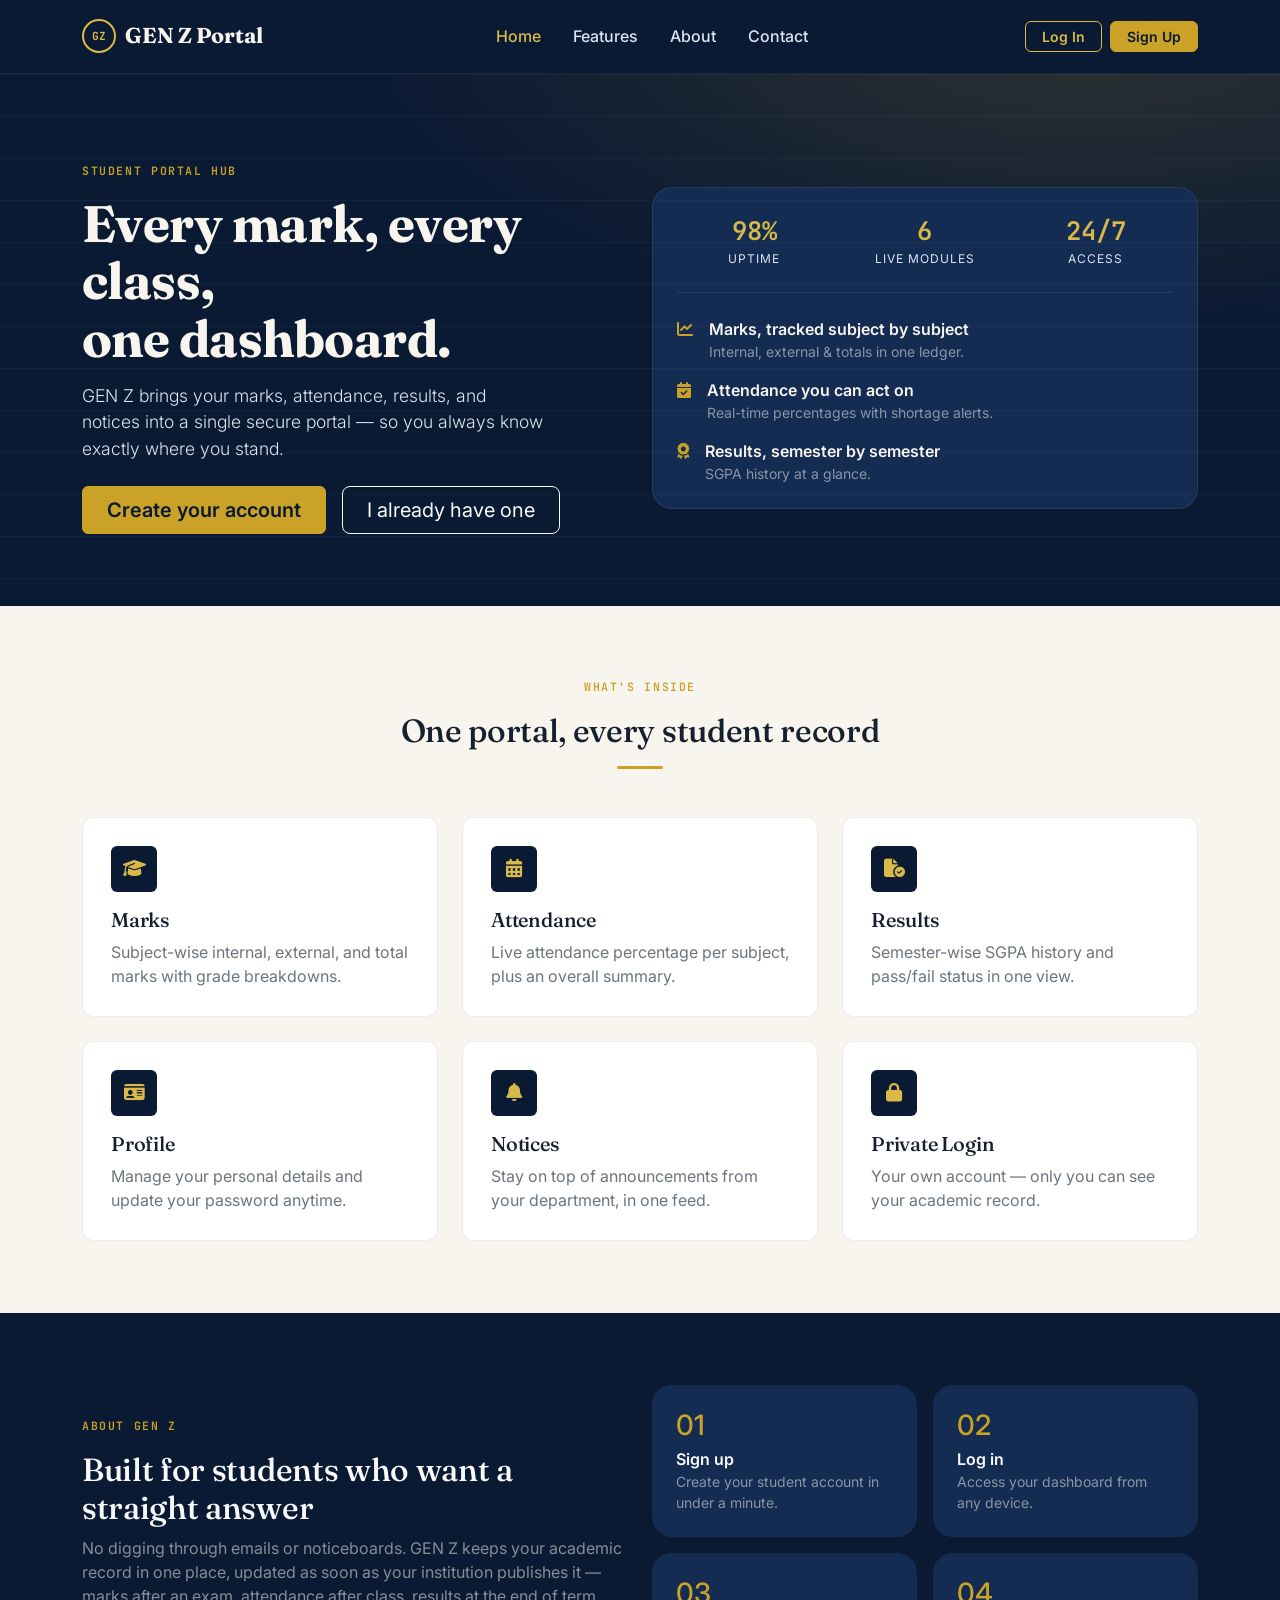
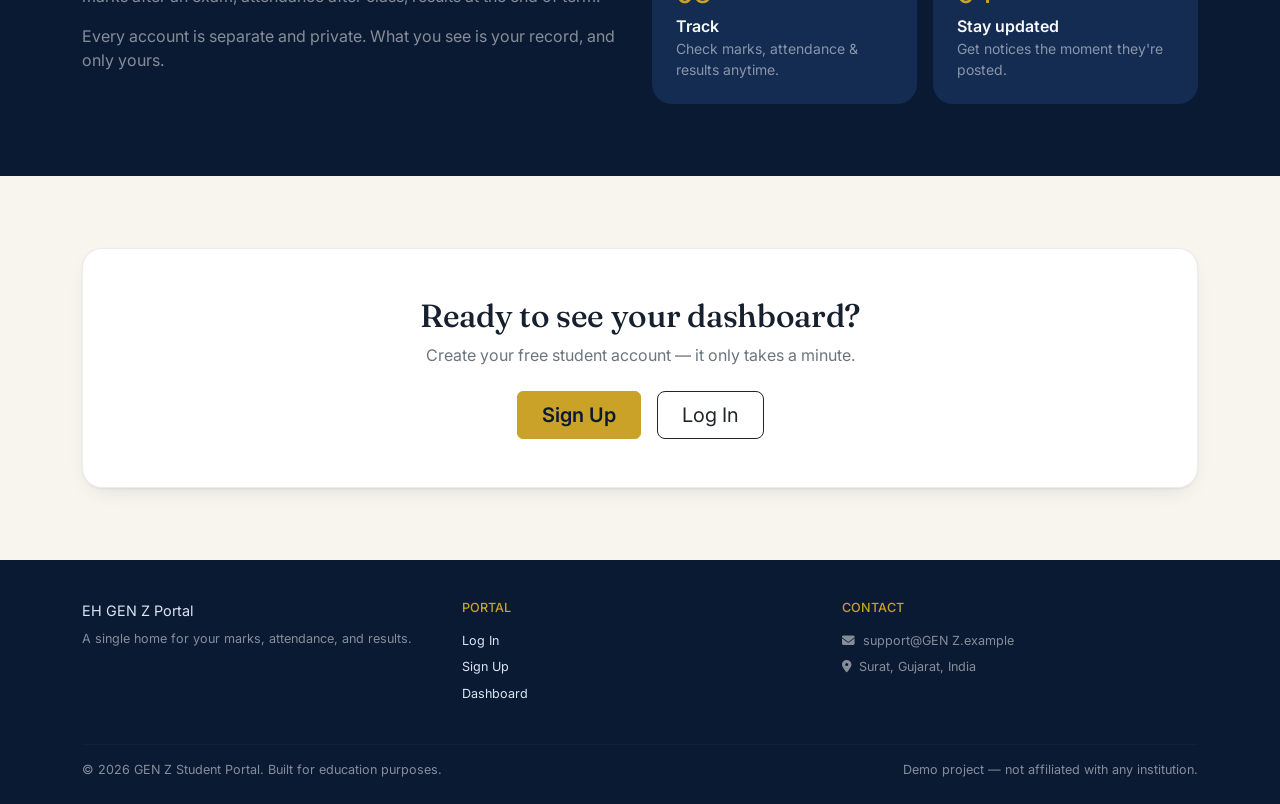
==== index.html @ 70afc3fa "cORRECTIONS" ====
<!DOCTYPE html>
<html lang="en">
<head>
<meta charset="UTF-8">
<meta name="viewport" content="width=device-width, initial-scale=1.0">
<title>GEN Z — Student Portal</title>
<link rel="preconnect" href="https://fonts.googleapis.com">
<link href="https://cdn.jsdelivr.net/npm/bootstrap@5.3.3/dist/css/bootstrap.min.css" rel="stylesheet">
<link rel="stylesheet" href="https://cdnjs.cloudflare.com/ajax/libs/font-awesome/6.5.2/css/all.min.css">
<link rel="stylesheet" href="css/style.css">
</head>
<body>

<!-- ============ NAVBAR ============ -->
<nav class="navbar navbar-expand-lg portal-navbar sticky-top">
  <div class="container">
    <a class="navbar-brand" href="index.html">
      <span class="seal">GZ</span> GEN Z Portal
    </a>
    <button class="navbar-toggler bg-light" type="button" data-bs-toggle="collapse" data-bs-target="#navMenu">
      <span class="navbar-toggler-icon"></span>
    </button>
    <div class="collapse navbar-collapse" id="navMenu">
      <ul class="navbar-nav mx-auto">
        <li class="nav-item"><a class="nav-link active" href="index.html">Home</a></li>
        <li class="nav-item"><a class="nav-link" href="#features">Features</a></li>
        <li class="nav-item"><a class="nav-link" href="#about">About</a></li>
        <li class="nav-item"><a class="nav-link" href="#contact">Contact</a></li>
      </ul>
      <div class="d-flex gap-2 mt-3 mt-lg-0">
        <a href="login.html" class="btn btn-outline-gold btn-sm px-3">Log In</a>
        <a href="signup.html" class="btn btn-gold btn-sm px-3">Sign Up</a>
      </div>
    </div>
  </div>
</nav>

<!-- ============ HERO ============ -->
<header class="hero">
  <div class="container position-relative">
    <div class="row align-items-center gy-5">
      <div class="col-lg-6">
        <p class="eyebrow mb-3">Student Portal Hub</p>
        <h1 class="mb-3">Every mark, every class,<br>one dashboard.</h1>
        <p class="lead mb-4">GEN Z brings your marks, attendance, results, and notices into a single secure portal — so you always know exactly where you stand.</p>
        <div class="d-flex flex-wrap gap-3">
          <a href="signup.html" class="btn btn-gold btn-lg px-4">Create your account</a>
          <a href="login.html" class="btn btn-outline-light btn-lg px-4">I already have one</a>
        </div>
      </div>
      <div class="col-lg-6">
        <div class="ledger-strip">
          <div class="row text-center g-3">
            <div class="col-4">
              <div class="stat-num">98%</div>
              <div class="stat-label">Uptime</div>
            </div>
            <div class="col-4">
              <div class="stat-num">6</div>
              <div class="stat-label">Live Modules</div>
            </div>
            <div class="col-4">
              <div class="stat-num">24/7</div>
              <div class="stat-label">Access</div>
            </div>
          </div>
          <hr class="border-secondary my-4">
          <div class="d-flex align-items-start gap-3 mb-3">
            <i class="fa-solid fa-chart-line text-gold mt-1"></i>
            <div>
              <div class="fw-semibold">Marks, tracked subject by subject</div>
              <div class="small text-white-50">Internal, external & totals in one ledger.</div>
            </div>
          </div>
          <div class="d-flex align-items-start gap-3 mb-3">
            <i class="fa-solid fa-calendar-check text-gold mt-1"></i>
            <div>
              <div class="fw-semibold">Attendance you can act on</div>
              <div class="small text-white-50">Real-time percentages with shortage alerts.</div>
            </div>
          </div>
          <div class="d-flex align-items-start gap-3">
            <i class="fa-solid fa-award text-gold mt-1"></i>
            <div>
              <div class="fw-semibold">Results, semester by semester</div>
              <div class="small text-white-50">SGPA history at a glance.</div>
            </div>
          </div>
        </div>
      </div>
    </div>
  </div>
</header>

<!-- ============ FEATURES ============ -->
<section class="section-pad" id="features">
  <div class="container">
    <div class="text-center mb-5">
      <p class="eyebrow">What's inside</p>
      <h2 class="display-font">One portal, every student record</h2>
      <div class="divider-gold mx-auto mt-3"></div>
    </div>
    <div class="row g-4">
      <div class="col-md-6 col-lg-4">
        <div class="feature-card">
          <div class="icon-chip"><i class="fa-solid fa-graduation-cap"></i></div>
          <h3 class="h5">Marks</h3>
          <p class="text-secondary mb-0">Subject-wise internal, external, and total marks with grade breakdowns.</p>
        </div>
      </div>
      <div class="col-md-6 col-lg-4">
        <div class="feature-card">
          <div class="icon-chip"><i class="fa-solid fa-calendar-days"></i></div>
          <h3 class="h5">Attendance</h3>
          <p class="text-secondary mb-0">Live attendance percentage per subject, plus an overall summary.</p>
        </div>
      </div>
      <div class="col-md-6 col-lg-4">
        <div class="feature-card">
          <div class="icon-chip"><i class="fa-solid fa-file-circle-check"></i></div>
          <h3 class="h5">Results</h3>
          <p class="text-secondary mb-0">Semester-wise SGPA history and pass/fail status in one view.</p>
        </div>
      </div>
      <div class="col-md-6 col-lg-4">
        <div class="feature-card">
          <div class="icon-chip"><i class="fa-solid fa-id-card"></i></div>
          <h3 class="h5">Profile</h3>
          <p class="text-secondary mb-0">Manage your personal details and update your password anytime.</p>
        </div>
      </div>
      <div class="col-md-6 col-lg-4">
        <div class="feature-card">
          <div class="icon-chip"><i class="fa-solid fa-bell"></i></div>
          <h3 class="h5">Notices</h3>
          <p class="text-secondary mb-0">Stay on top of announcements from your department, in one feed.</p>
        </div>
      </div>
      <div class="col-md-6 col-lg-4">
        <div class="feature-card">
          <div class="icon-chip"><i class="fa-solid fa-lock"></i></div>
          <h3 class="h5">Private Login</h3>
          <p class="text-secondary mb-0">Your own account — only you can see your academic record.</p>
        </div>
      </div>
    </div>
  </div>
</section>

<!-- ============ ABOUT ============ -->
<section class="section-pad bg-navy text-light" id="about">
  <div class="container">
    <div class="row align-items-center gy-4">
      <div class="col-lg-6">
        <p class="eyebrow">About GEN Z</p>
        <h2 class="display-font">Built for students who want a straight answer</h2>
        <p class="text-white-50">No digging through emails or noticeboards. GEN Z keeps your academic record in one place, updated as soon as your institution publishes it — marks after an exam, attendance after class, results at the end of term.</p>
        <p class="text-white-50 mb-0">Every account is separate and private. What you see is your record, and only yours.</p>
      </div>
      <div class="col-lg-6">
        <div class="row g-3">
          <div class="col-6">
            <div class="p-4 rounded-lg" style="background: var(--navy-800);">
              <div class="h3 text-gold mb-1">01</div>
              <div class="fw-semibold">Sign up</div>
              <div class="small text-white-50">Create your student account in under a minute.</div>
            </div>
          </div>
          <div class="col-6">
            <div class="p-4 rounded-lg" style="background: var(--navy-800);">
              <div class="h3 text-gold mb-1">02</div>
              <div class="fw-semibold">Log in</div>
              <div class="small text-white-50">Access your dashboard from any device.</div>
            </div>
          </div>
          <div class="col-6">
            <div class="p-4 rounded-lg" style="background: var(--navy-800);">
              <div class="h3 text-gold mb-1">03</div>
              <div class="fw-semibold">Track</div>
              <div class="small text-white-50">Check marks, attendance & results anytime.</div>
            </div>
          </div>
          <div class="col-6">
            <div class="p-4 rounded-lg" style="background: var(--navy-800);">
              <div class="h3 text-gold mb-1">04</div>
              <div class="fw-semibold">Stay updated</div>
              <div class="small text-white-50">Get notices the moment they're posted.</div>
            </div>
          </div>
        </div>
      </div>
    </div>
  </div>
</section>

<!-- ============ CTA / CONTACT ============ -->
<section class="section-pad" id="contact">
  <div class="container">
    <div class="panel p-5 text-center rounded-lg">
      <h2 class="display-font mb-2">Ready to see your dashboard?</h2>
      <p class="text-secondary mb-4">Create your free student account — it only takes a minute.</p>
      <div class="d-flex justify-content-center gap-3 flex-wrap">
        <a href="signup.html" class="btn btn-gold btn-lg px-4">Sign Up</a>
        <a href="login.html" class="btn btn-outline-dark btn-lg px-4">Log In</a>
      </div>
    </div>
  </div>
</section>

<!-- ============ FOOTER ============ -->
<footer class="portal-footer">
  <div class="container">
    <div class="row gy-4">
      <div class="col-md-4">
        <div class="navbar-brand mb-2"><span class="seal">EH</span> GEN Z Portal</div>
        <p class="text-white-50 small mb-0">A single home for your marks, attendance, and results.</p>
      </div>
      <div class="col-md-4">
        <h6 class="text-uppercase small text-gold mb-3">Portal</h6>
        <ul class="list-unstyled small">
          <li class="mb-2"><a href="login.html">Log In</a></li>
          <li class="mb-2"><a href="signup.html">Sign Up</a></li>
          <li class="mb-2"><a href="dashboard.html">Dashboard</a></li>
        </ul>
      </div>
      <div class="col-md-4">
        <h6 class="text-uppercase small text-gold mb-3">Contact</h6>
        <ul class="list-unstyled small text-white-50">
          <li class="mb-2"><i class="fa-solid fa-envelope me-2"></i>support@GEN Z.example</li>
          <li class="mb-2"><i class="fa-solid fa-location-dot me-2"></i>Surat, Gujarat, India</li>
        </ul>
      </div>
    </div>
    <hr>
    <div class="d-flex flex-column flex-md-row justify-content-between small text-white-50">
      <span>© 2026 GEN Z Student Portal. Built for education purposes.</span>
      <span>Demo project — not affiliated with any institution.</span>
    </div>
  </div>
</footer>

<script src="https://cdn.jsdelivr.net/npm/bootstrap@5.3.3/dist/js/bootstrap.bundle.min.js"></script>
</body>
</html>
---- css/style.css ----
@import url('https://fonts.googleapis.com/css2?family=Fraunces:opsz,wght@9..144,400;9..144,600;9..144,700&family=Inter:wght@400;500;600;700&family=JetBrains+Mono:wght@400;600&display=swap');

:root {
  /* ---- Color tokens ---- */
  --navy-950: #0b1a33;
  --navy-800: #142b52;
  --navy-700: #1c396b;
  --navy-100: #dbe4f3;

  --gold-500: #c9a227;
  --gold-400: #d9b94a;
  --gold-100: #f4e9c8;

  --paper: #f7f5ee;
  --paper-raised: #ffffff;

  --ink-900: #16202e;
  --ink-600: #4a5568;
  --ink-400: #8391a3;

  --success: #2f7d5b;
  --danger: #b5442e;
  --warning: #c9861a;

  --radius-sm: 6px;
  --radius-md: 12px;
  --radius-lg: 20px;

  --shadow-card: 0 1px 2px rgba(11, 26, 51, 0.06), 0 8px 24px -12px rgba(11, 26, 51, 0.18);
  --shadow-raised: 0 12px 32px -8px rgba(11, 26, 51, 0.28);
}

* { box-sizing: border-box; }

html { scroll-behavior: smooth; }

body {
  font-family: 'Inter', system-ui, sans-serif;
  background-color: var(--paper);
  color: var(--ink-900);
  -webkit-font-smoothing: antialiased;
}

h1, h2, h3, h4, .display-font {
  font-family: 'Fraunces', Georgia, serif;
  letter-spacing: -0.01em;
}

.mono, .data-figure, table.ledger td.num {
  font-family: 'JetBrains Mono', ui-monospace, monospace;
}

a { text-decoration: none; }

:focus-visible {
  outline: 3px solid var(--gold-400);
  outline-offset: 2px;
}

/* =========================================================================
   Utility eyebrow / labels
   ========================================================================= */
.eyebrow {
  font-family: 'JetBrains Mono', monospace;
  font-size: 0.72rem;
  letter-spacing: 0.14em;
  text-transform: uppercase;
  color: var(--gold-500);
  font-weight: 600;
}

/* =========================================================================
   NAVBAR (public site)
   ========================================================================= */
.portal-navbar {
  background: var(--navy-950);
  padding: 0.9rem 0;
  border-bottom: 1px solid rgba(255,255,255,0.06);
}

.portal-navbar .navbar-brand {
  font-family: 'Fraunces', serif;
  font-weight: 700;
  font-size: 1.35rem;
  color: var(--paper) !important;
  display: flex;
  align-items: center;
  gap: 0.55rem;
}

.portal-navbar .navbar-brand .seal {
  width: 34px;
  height: 34px;
  border-radius: 50%;
  border: 2px solid var(--gold-400);
  display: grid;
  place-items: center;
  font-family: 'JetBrains Mono', monospace;
  font-size: 0.7rem;
  color: var(--gold-400);
}

.portal-navbar .nav-link {
  color: var(--navy-100) !important;
  font-weight: 500;
  padding: 0.5rem 1rem !important;
}

.portal-navbar .nav-link:hover,
.portal-navbar .nav-link.active {
  color: var(--gold-400) !important;
}

.btn-gold {
  background: var(--gold-500);
  border: 1px solid var(--gold-500);
  color: var(--navy-950);
  font-weight: 600;
  border-radius: var(--radius-sm);
}
.btn-gold:hover { background: var(--gold-400); color: var(--navy-950); }

.btn-outline-gold {
  border: 1px solid var(--gold-400);
  color: var(--gold-400);
  font-weight: 600;
  border-radius: var(--radius-sm);
  background: transparent;
}
.btn-outline-gold:hover { background: var(--gold-400); color: var(--navy-950); }

/* =========================================================================
   HERO
   ========================================================================= */
.hero {
  background:
    radial-gradient(1200px 500px at 85% -10%, rgba(201,162,39,0.18), transparent 60%),
    var(--navy-950);
  color: var(--paper);
  padding: 5.5rem 0 4.5rem;
  position: relative;
  overflow: hidden;
}

.hero::after {
  content: "";
  position: absolute;
  inset: 0;
  background-image: linear-gradient(rgba(255,255,255,0.035) 1px, transparent 1px);
  background-size: 100% 42px;
  pointer-events: none;
}

.hero h1 {
  font-size: clamp(2.1rem, 4vw, 3.4rem);
  font-weight: 700;
  line-height: 1.12;
}

.hero .lead {
  color: var(--navy-100);
  font-size: 1.1rem;
  max-width: 42ch;
}

/* Ledger stat strip in hero */
.ledger-strip {
  background: var(--navy-800);
  border: 1px solid rgba(255,255,255,0.08);
  border-radius: var(--radius-lg);
  padding: 1.5rem;
}
.ledger-strip .stat-num {
  font-family: 'JetBrains Mono', monospace;
  font-size: 1.6rem;
  font-weight: 600;
  color: var(--gold-400);
}
.ledger-strip .stat-label {
  font-size: 0.75rem;
  color: var(--navy-100);
  text-transform: uppercase;
  letter-spacing: 0.08em;
}

/* =========================================================================
   SEAL — signature element (used on dashboard / results for CGPA etc.)
   ========================================================================= */
.seal-badge {
  width: 108px;
  height: 108px;
  border-radius: 50%;
  background: radial-gradient(circle at 35% 30%, var(--gold-400), var(--gold-500) 70%);
  display: grid;
  place-items: center;
  position: relative;
  box-shadow: var(--shadow-raised);
  flex-shrink: 0;
}
.seal-badge::before {
  content: "";
  position: absolute;
  inset: 6px;
  border: 2px dashed rgba(11,26,51,0.35);
  border-radius: 50%;
}
.seal-badge .seal-value {
  font-family: 'JetBrains Mono', monospace;
  font-size: 1.5rem;
  font-weight: 700;
  color: var(--navy-950);
}
.seal-badge .seal-caption {
  font-size: 0.55rem;
  letter-spacing: 0.1em;
  text-transform: uppercase;
  color: var(--navy-800);
}

/* =========================================================================
   FEATURE / SECTION CARDS (public site)
   ========================================================================= */
.section-pad { padding: 4.5rem 0; }

.feature-card {
  background: var(--paper-raised);
  border: 1px solid rgba(11,26,51,0.08);
  border-radius: var(--radius-md);
  padding: 1.75rem;
  height: 100%;
  transition: transform .18s ease, box-shadow .18s ease, border-color .18s ease;
}
.feature-card:hover {
  transform: translateY(-4px);
  box-shadow: var(--shadow-card);
  border-color: var(--gold-400);
}
.feature-card .icon-chip {
  width: 46px; height: 46px;
  border-radius: var(--radius-sm);
  background: var(--navy-950);
  color: var(--gold-400);
  display: grid; place-items: center;
  font-size: 1.15rem;
  margin-bottom: 1rem;
}

/* =========================================================================
   AUTH PAGES (login / signup)
   ========================================================================= */
.auth-wrap {
  min-height: 100vh;
  display: grid;
  grid-template-columns: 1fr;
  background: var(--paper);
}
@media (min-width: 992px) {
  .auth-wrap { grid-template-columns: 1fr 1fr; }
}

.auth-aside {
  background: var(--navy-950);
  color: var(--paper);
  padding: 3rem;
  display: none;
  flex-direction: column;
  justify-content: space-between;
  position: relative;
}
@media (min-width: 992px) { .auth-aside { display: flex; } }

.auth-form-col {
  display: flex;
  align-items: center;
  justify-content: center;
  padding: 2.5rem 1.5rem;
}

.auth-card {
  width: 100%;
  max-width: 420px;
}

.auth-card .form-label {
  font-weight: 600;
  font-size: 0.85rem;
  color: var(--ink-600);
}

.auth-card .form-control {
  border-radius: var(--radius-sm);
  border: 1px solid rgba(11,26,51,0.16);
  padding: 0.65rem 0.85rem;
}
.auth-card .form-control:focus {
  border-color: var(--gold-500);
  box-shadow: 0 0 0 3px rgba(201,162,39,0.18);
}

/* =========================================================================
   DASHBOARD SHELL (sidebar layout)
   ========================================================================= */
.shell {
  display: flex;
  min-height: 100vh;
}

.sidebar {
  width: 260px;
  flex-shrink: 0;
  background: var(--navy-950);
  color: var(--navy-100);
  padding: 1.5rem 1rem;
  position: sticky;
  top: 0;
  height: 100vh;
  overflow-y: auto;
  transition: margin-left .25s ease;
}

.sidebar .brand {
  font-family: 'Fraunces', serif;
  font-weight: 700;
  color: var(--paper);
  font-size: 1.15rem;
  display: flex;
  align-items: center;
  gap: 0.5rem;
  padding: 0.4rem 0.6rem 1.4rem;
}

.sidebar .nav-section-label {
  font-family: 'JetBrains Mono', monospace;
  font-size: 0.65rem;
  letter-spacing: 0.12em;
  text-transform: uppercase;
  color: var(--ink-400);
  padding: 1rem 0.6rem 0.4rem;
}

.sidebar .side-link {
  display: flex;
  align-items: center;
  gap: 0.65rem;
  padding: 0.6rem 0.7rem;
  border-radius: var(--radius-sm);
  color: var(--navy-100);
  font-weight: 500;
  font-size: 0.92rem;
  margin-bottom: 2px;
}
.sidebar .side-link:hover { background: rgba(255,255,255,0.06); color: var(--paper); }
.sidebar .side-link.active {
  background: var(--gold-500);
  color: var(--navy-950);
  font-weight: 600;
}
.sidebar .side-link i { width: 18px; text-align: center; }

.main-content {
  flex: 1;
  min-width: 0;
}

.topbar {
  background: var(--paper-raised);
  border-bottom: 1px solid rgba(11,26,51,0.08);
  padding: 0.9rem 1.5rem;
  display: flex;
  align-items: center;
  justify-content: space-between;
  position: sticky;
  top: 0;
  z-index: 10;
}

.avatar-circle {
  width: 38px; height: 38px;
  border-radius: 50%;
  background: var(--navy-800);
  color: var(--gold-400);
  display: grid;
  place-items: center;
  font-weight: 600;
  font-family: 'JetBrains Mono', monospace;
}

.page-body { padding: 1.75rem; }

/* Sidebar toggle for mobile */
.sidebar-toggle-btn { display: none; }
@media (max-width: 991.98px) {
  .sidebar {
    position: fixed;
    left: 0;
    z-index: 1050;
    margin-left: -260px;
  }
  .sidebar.open { margin-left: 0; box-shadow: var(--shadow-raised); }
  .sidebar-toggle-btn { display: inline-flex; }
  .sidebar-backdrop {
    display: none;
    position: fixed; inset: 0;
    background: rgba(11,26,51,0.45);
    z-index: 1040;
  }
  .sidebar-backdrop.show { display: block; }
}

/* =========================================================================
   STAT / KPI CARDS
   ========================================================================= */
.kpi-card {
  background: var(--paper-raised);
  border: 1px solid rgba(11,26,51,0.08);
  border-radius: var(--radius-md);
  padding: 1.25rem 1.4rem;
  box-shadow: var(--shadow-card);
  height: 100%;
}
.kpi-card .kpi-label {
  font-size: 0.78rem;
  color: var(--ink-600);
  text-transform: uppercase;
  letter-spacing: 0.06em;
  font-weight: 600;
}
.kpi-card .kpi-value {
  font-family: 'JetBrains Mono', monospace;
  font-size: 1.9rem;
  font-weight: 700;
  color: var(--navy-950);
}
.kpi-card .kpi-delta.up { color: var(--success); }
.kpi-card .kpi-delta.down { color: var(--danger); }

.panel {
  background: var(--paper-raised);
  border: 1px solid rgba(11,26,51,0.08);
  border-radius: var(--radius-md);
  box-shadow: var(--shadow-card);
}
.panel-header {
  padding: 1.1rem 1.4rem;
  border-bottom: 1px solid rgba(11,26,51,0.08);
  display: flex;
  align-items: center;
  justify-content: space-between;
}
.panel-header h2, .panel-header h3 { margin: 0; font-size: 1.05rem; }
.panel-body { padding: 1.4rem; }

/* =========================================================================
   TABLES ("Ledger" style)
   ========================================================================= */
table.ledger {
  width: 100%;
  border-collapse: collapse;
}
table.ledger thead th {
  font-family: 'JetBrains Mono', monospace;
  font-size: 0.7rem;
  text-transform: uppercase;
  letter-spacing: 0.08em;
  color: var(--ink-600);
  border-bottom: 2px solid var(--navy-950);
  padding: 0.6rem 0.75rem;
  text-align: left;
}
table.ledger tbody td {
  padding: 0.7rem 0.75rem;
  border-bottom: 1px solid rgba(11,26,51,0.08);
  font-size: 0.92rem;
}
table.ledger tbody tr:hover { background: rgba(201,162,39,0.06); }

.grade-pill {
  display: inline-block;
  padding: 0.18rem 0.6rem;
  border-radius: 999px;
  font-family: 'JetBrains Mono', monospace;
  font-size: 0.78rem;
  font-weight: 600;
}
.grade-a { background: #e4f3ea; color: var(--success); }
.grade-b { background: #fdf3d9; color: var(--warning); }
.grade-c { background: #fbe7e2; color: var(--danger); }

/* =========================================================================
   ATTENDANCE — progress + donut
   ========================================================================= */
.attend-row .progress {
  height: 8px;
  border-radius: 999px;
  background: rgba(11,26,51,0.08);
}
.attend-row .progress-bar { background: var(--gold-500); }
.attend-row .progress-bar.low { background: var(--danger); }
.attend-row .progress-bar.mid { background: var(--warning); }

.donut {
  --pct: 0;
  width: 168px;
  height: 168px;
  border-radius: 50%;
  background: conic-gradient(var(--gold-500) calc(var(--pct) * 1%), rgba(11,26,51,0.08) 0);
  display: grid;
  place-items: center;
  margin: 0 auto;
}
.donut-inner {
  width: 128px;
  height: 128px;
  border-radius: 50%;
  background: var(--paper-raised);
  display: grid;
  place-items: center;
  text-align: center;
}
.donut-inner .val {
  font-family: 'JetBrains Mono', monospace;
  font-size: 1.7rem;
  font-weight: 700;
}
.donut-inner .lbl {
  font-size: 0.7rem;
  color: var(--ink-600);
  text-transform: uppercase;
  letter-spacing: 0.06em;
}

/* =========================================================================
   NOTICE / ALERT LIST
   ========================================================================= */
.notice-item {
  display: flex;
  gap: 0.85rem;
  padding: 0.85rem 0;
  border-bottom: 1px solid rgba(11,26,51,0.08);
}
.notice-item:last-child { border-bottom: none; }
.notice-dot {
  width: 8px; height: 8px;
  border-radius: 50%;
  background: var(--gold-500);
  margin-top: 0.4rem;
  flex-shrink: 0;
}
.notice-date {
  font-family: 'JetBrains Mono', monospace;
  font-size: 0.72rem;
  color: var(--ink-400);
}

/* =========================================================================
   FOOTER
   ========================================================================= */
.portal-footer {
  background: var(--navy-950);
  color: var(--navy-100);
  padding: 2.5rem 0 1.5rem;
  font-size: 0.9rem;
}
.portal-footer a { color: var(--navy-100); }
.portal-footer a:hover { color: var(--gold-400); }
.portal-footer hr { border-color: rgba(255,255,255,0.1); margin: 1.5rem 0 1rem; }

/* =========================================================================
   MISC
   ========================================================================= */
.text-gold { color: var(--gold-500) !important; }
.bg-navy { background: var(--navy-950) !important; }
.rounded-lg { border-radius: var(--radius-lg) !important; }
.divider-gold {
  width: 46px; height: 3px; background: var(--gold-500); border-radius: 3px;
}

.form-security-note {
  background: var(--gold-100);
  border: 1px solid var(--gold-400);
  border-radius: var(--radius-sm);
  padding: 0.75rem 1rem;
  font-size: 0.8rem;
  color: #6b5410;
}

/* =========================================================================
   ADMIN PANEL
   ========================================================================= */
.admin-badge {
  display: inline-flex;
  align-items: center;
  gap: 0.35rem;
  background: var(--navy-800);
  color: var(--gold-400);
  border: 1px solid rgba(255,255,255,0.12);
  border-radius: 999px;
  padding: 0.25rem 0.7rem;
  font-size: 0.72rem;
  font-weight: 600;
  letter-spacing: 0.04em;
  text-transform: uppercase;
}

.filter-bar {
  background: var(--paper-raised);
  border: 1px solid rgba(11,26,51,0.08);
  border-radius: var(--radius-md);
  padding: 1rem 1.25rem;
}

.table-action-btn {
  width: 32px; height: 32px;
  border-radius: var(--radius-sm);
  display: inline-grid;
  place-items: center;
  border: 1px solid rgba(11,26,51,0.12);
  background: var(--paper-raised);
  color: var(--ink-600);
  transition: all .15s ease;
}
.table-action-btn:hover { border-color: var(--gold-500); color: var(--navy-950); }
.table-action-btn.danger:hover { border-color: var(--danger); color: var(--danger); }

.student-row-avatar {
  width: 34px; height: 34px;
  border-radius: 50%;
  background: var(--navy-950);
  color: var(--gold-400);
  display: grid;
  place-items: center;
  font-size: 0.72rem;
  font-weight: 600;
  font-family: 'JetBrains Mono', monospace;
  flex-shrink: 0;
}

.status-dot {
  width: 8px; height: 8px;
  border-radius: 50%;
  display: inline-block;
  margin-right: 0.4rem;
}
.status-dot.ok { background: var(--success); }
.status-dot.warn { background: var(--danger); }

/* Quick attendance mark control */
.quick-mark {
  display: flex;
  align-items: center;
  gap: 0.4rem;
}
.quick-mark input[type="number"] {
  width: 64px;
  text-align: center;
  font-family: 'JetBrains Mono', monospace;
}
.quick-mark .slash {
  color: var(--ink-400);
  font-weight: 600;
}

.stat-bar-row { margin-bottom: 0.9rem; }
.stat-bar-row .bar-track {
  height: 8px;
  border-radius: 999px;
  background: rgba(11,26,51,0.08);
  overflow: hidden;
}
.stat-bar-row .bar-fill { height: 100%; background: var(--gold-500); }

.modal-content {
  border-radius: var(--radius-md);
  border: none;
}
.modal-header {
  border-bottom: 1px solid rgba(11,26,51,0.08);
  font-family: 'Fraunces', serif;
}

@media (prefers-reduced-motion: reduce) {
  * { animation: none !important; transition: none !important; }
}
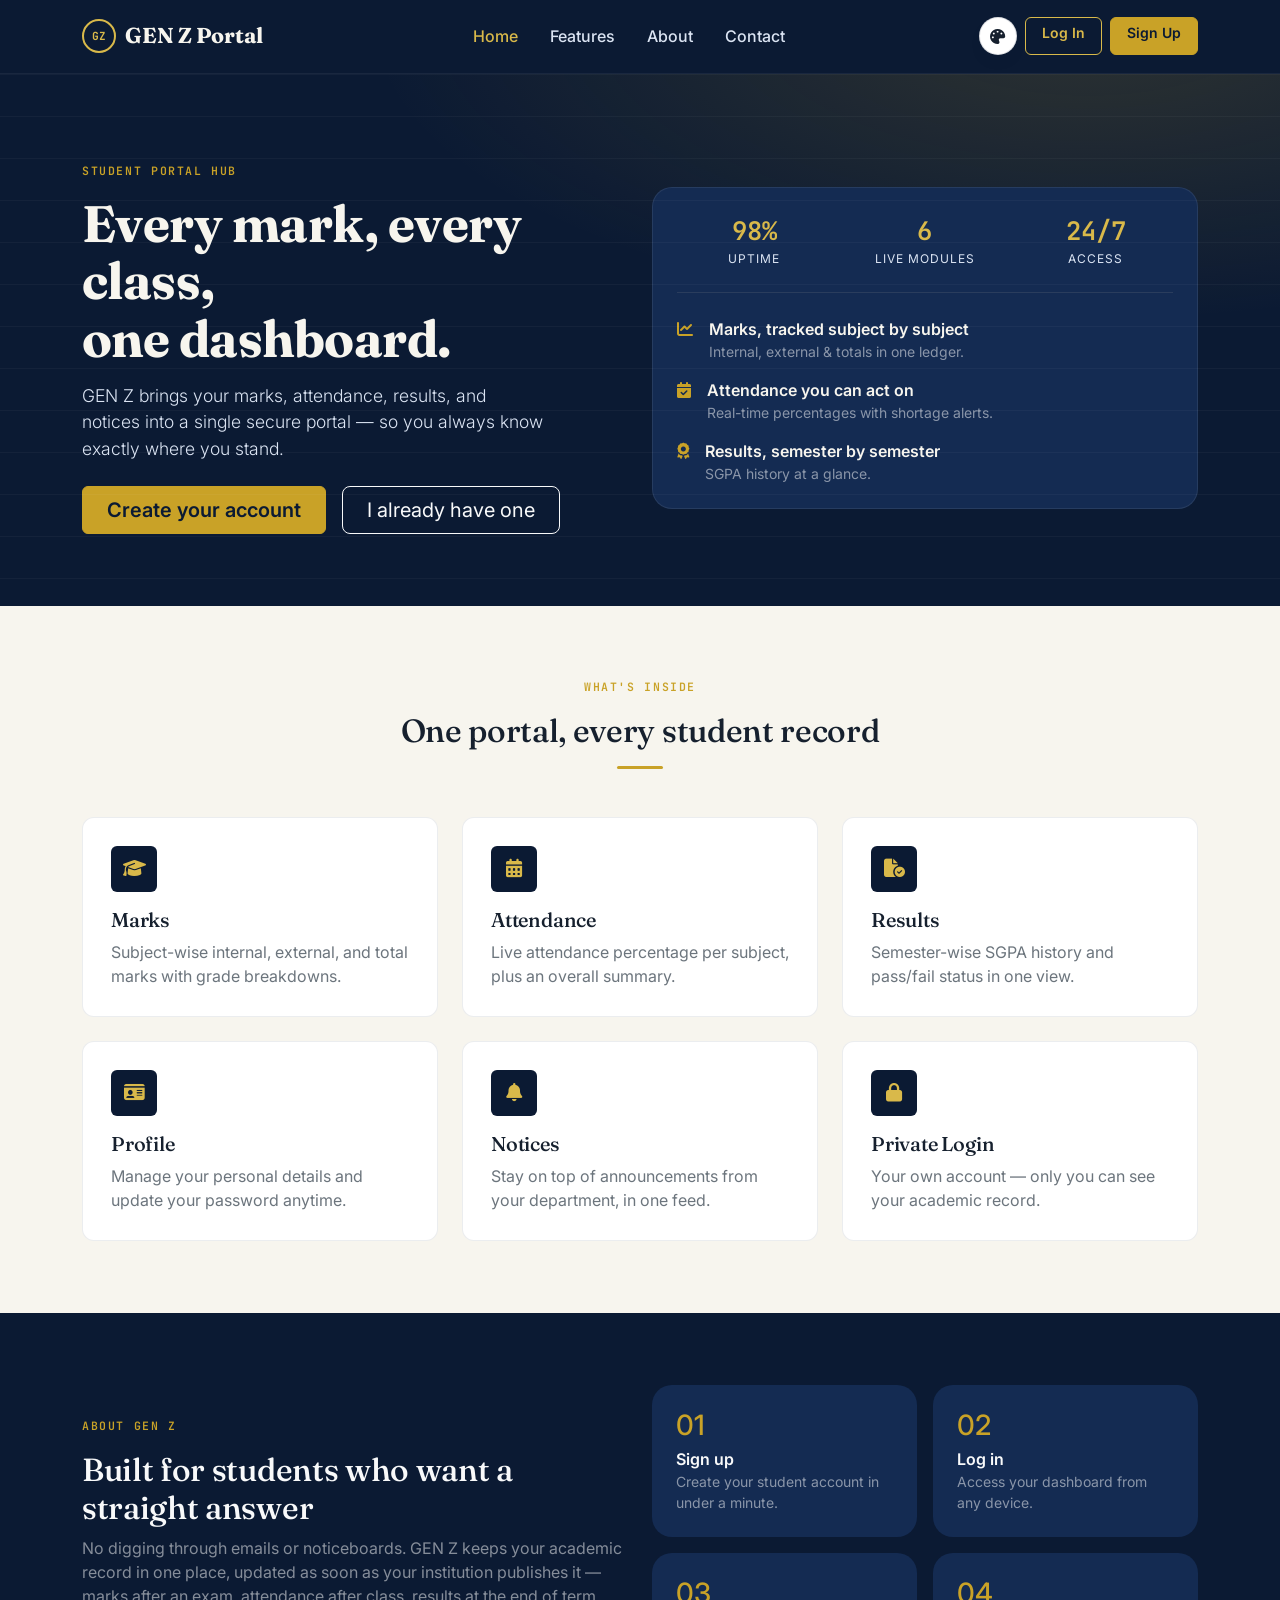
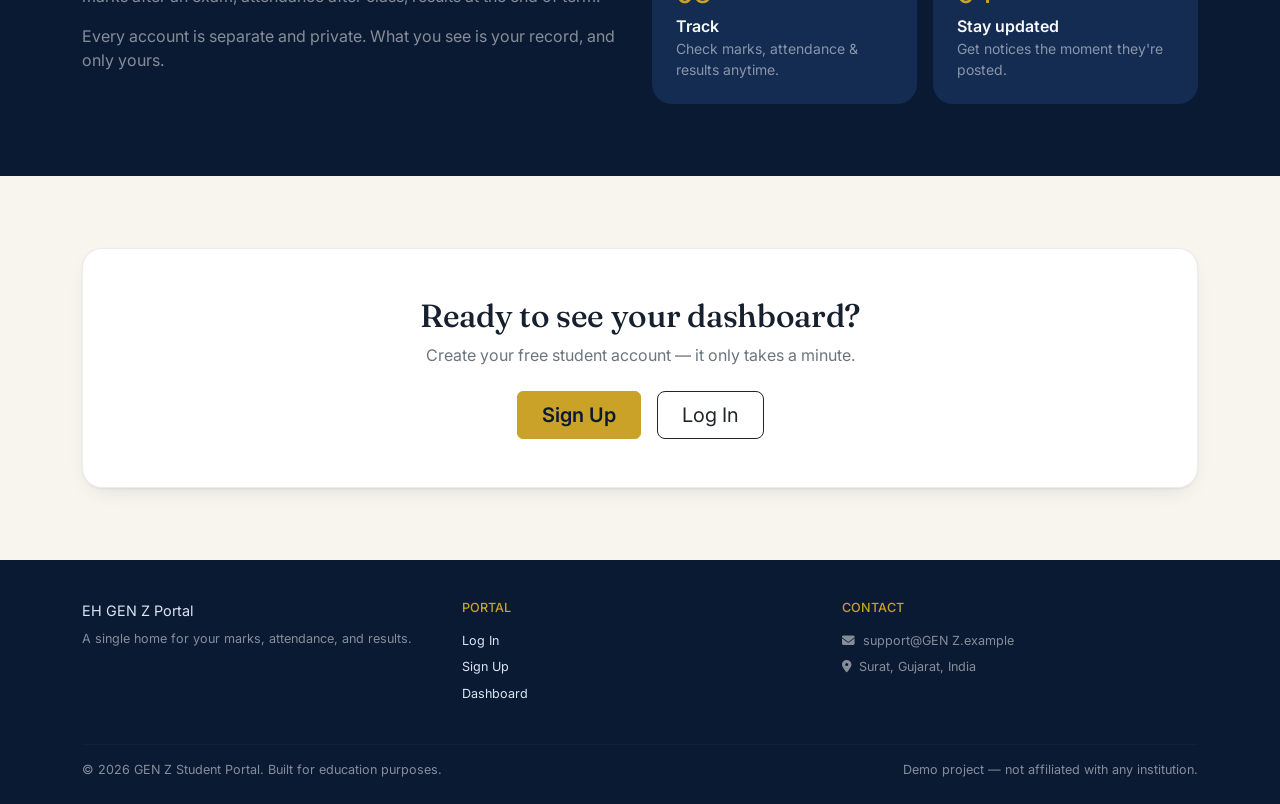
==== commit 9b705bc0: "UI Update" ====
--- a/index.html
+++ b/index.html
@@ -3,6 +3,7 @@
 <head>
 <meta charset="UTF-8">
 <meta name="viewport" content="width=device-width, initial-scale=1.0">
+<script>(function(){try{var t=localStorage.getItem("portalTheme");if(t&&t!=="classic")document.documentElement.setAttribute("data-theme",t);}catch(e){}})();</script>
 <title>GEN Z — Student Portal</title>
 <link rel="preconnect" href="https://fonts.googleapis.com">
 <link href="https://cdn.jsdelivr.net/npm/bootstrap@5.3.3/dist/css/bootstrap.min.css" rel="stylesheet">
@@ -240,5 +241,6 @@
 </footer>
 
 <script src="https://cdn.jsdelivr.net/npm/bootstrap@5.3.3/dist/js/bootstrap.bundle.min.js"></script>
+<script src="js/theme.js"></script>
 </body>
 </html>
--- a/css/style.css
+++ b/css/style.css
@@ -18,6 +18,7 @@
   --ink-900: #16202e;
   --ink-600: #4a5568;
   --ink-400: #8391a3;
+  --ink-rgb: 11, 26, 51;
 
   --success: #2f7d5b;
   --danger: #b5442e;
@@ -202,7 +203,7 @@
   content: "";
   position: absolute;
   inset: 6px;
-  border: 2px dashed rgba(11,26,51,0.35);
+  border: 2px dashed rgba(var(--ink-rgb),0.35);
   border-radius: 50%;
 }
 .seal-badge .seal-value {
@@ -225,7 +226,7 @@
 
 .feature-card {
   background: var(--paper-raised);
-  border: 1px solid rgba(11,26,51,0.08);
+  border: 1px solid rgba(var(--ink-rgb),0.08);
   border-radius: var(--radius-md);
   padding: 1.75rem;
   height: 100%;
@@ -290,7 +291,7 @@
 
 .auth-card .form-control {
   border-radius: var(--radius-sm);
-  border: 1px solid rgba(11,26,51,0.16);
+  border: 1px solid rgba(var(--ink-rgb),0.16);
   padding: 0.65rem 0.85rem;
 }
 .auth-card .form-control:focus {
@@ -365,7 +366,7 @@
 
 .topbar {
   background: var(--paper-raised);
-  border-bottom: 1px solid rgba(11,26,51,0.08);
+  border-bottom: 1px solid rgba(var(--ink-rgb),0.08);
   padding: 0.9rem 1.5rem;
   display: flex;
   align-items: center;
@@ -402,7 +403,7 @@
   .sidebar-backdrop {
     display: none;
     position: fixed; inset: 0;
-    background: rgba(11,26,51,0.45);
+    background: rgba(0,0,0,0.45);
     z-index: 1040;
   }
   .sidebar-backdrop.show { display: block; }
@@ -413,7 +414,7 @@
    ========================================================================= */
 .kpi-card {
   background: var(--paper-raised);
-  border: 1px solid rgba(11,26,51,0.08);
+  border: 1px solid rgba(var(--ink-rgb),0.08);
   border-radius: var(--radius-md);
   padding: 1.25rem 1.4rem;
   box-shadow: var(--shadow-card);
@@ -437,13 +438,13 @@
 
 .panel {
   background: var(--paper-raised);
-  border: 1px solid rgba(11,26,51,0.08);
+  border: 1px solid rgba(var(--ink-rgb),0.08);
   border-radius: var(--radius-md);
   box-shadow: var(--shadow-card);
 }
 .panel-header {
   padding: 1.1rem 1.4rem;
-  border-bottom: 1px solid rgba(11,26,51,0.08);
+  border-bottom: 1px solid rgba(var(--ink-rgb),0.08);
   display: flex;
   align-items: center;
   justify-content: space-between;
@@ -470,7 +471,7 @@
 }
 table.ledger tbody td {
   padding: 0.7rem 0.75rem;
-  border-bottom: 1px solid rgba(11,26,51,0.08);
+  border-bottom: 1px solid rgba(var(--ink-rgb),0.08);
   font-size: 0.92rem;
 }
 table.ledger tbody tr:hover { background: rgba(201,162,39,0.06); }
@@ -483,9 +484,9 @@
   font-size: 0.78rem;
   font-weight: 600;
 }
-.grade-a { background: #e4f3ea; color: var(--success); }
-.grade-b { background: #fdf3d9; color: var(--warning); }
-.grade-c { background: #fbe7e2; color: var(--danger); }
+.grade-a { background: color-mix(in srgb, var(--success) 20%, var(--paper-raised)); color: var(--success); }
+.grade-b { background: color-mix(in srgb, var(--warning) 22%, var(--paper-raised)); color: var(--warning); }
+.grade-c { background: color-mix(in srgb, var(--danger) 20%, var(--paper-raised)); color: var(--danger); }
 
 /* =========================================================================
    ATTENDANCE — progress + donut
@@ -493,7 +494,7 @@
 .attend-row .progress {
   height: 8px;
   border-radius: 999px;
-  background: rgba(11,26,51,0.08);
+  background: rgba(var(--ink-rgb),0.08);
 }
 .attend-row .progress-bar { background: var(--gold-500); }
 .attend-row .progress-bar.low { background: var(--danger); }
@@ -504,7 +505,7 @@
   width: 168px;
   height: 168px;
   border-radius: 50%;
-  background: conic-gradient(var(--gold-500) calc(var(--pct) * 1%), rgba(11,26,51,0.08) 0);
+  background: conic-gradient(var(--gold-500) calc(var(--pct) * 1%), rgba(var(--ink-rgb),0.08) 0);
   display: grid;
   place-items: center;
   margin: 0 auto;
@@ -537,7 +538,7 @@
   display: flex;
   gap: 0.85rem;
   padding: 0.85rem 0;
-  border-bottom: 1px solid rgba(11,26,51,0.08);
+  border-bottom: 1px solid rgba(var(--ink-rgb),0.08);
 }
 .notice-item:last-child { border-bottom: none; }
 .notice-dot {
@@ -582,7 +583,7 @@
   border-radius: var(--radius-sm);
   padding: 0.75rem 1rem;
   font-size: 0.8rem;
-  color: #6b5410;
+  color: var(--ink-900);
 }
 
 /* =========================================================================
@@ -605,7 +606,7 @@
 
 .filter-bar {
   background: var(--paper-raised);
-  border: 1px solid rgba(11,26,51,0.08);
+  border: 1px solid rgba(var(--ink-rgb),0.08);
   border-radius: var(--radius-md);
   padding: 1rem 1.25rem;
 }
@@ -615,7 +616,7 @@
   border-radius: var(--radius-sm);
   display: inline-grid;
   place-items: center;
-  border: 1px solid rgba(11,26,51,0.12);
+  border: 1px solid rgba(var(--ink-rgb),0.12);
   background: var(--paper-raised);
   color: var(--ink-600);
   transition: all .15s ease;
@@ -665,7 +666,7 @@
 .stat-bar-row .bar-track {
   height: 8px;
   border-radius: 999px;
-  background: rgba(11,26,51,0.08);
+  background: rgba(var(--ink-rgb),0.08);
   overflow: hidden;
 }
 .stat-bar-row .bar-fill { height: 100%; background: var(--gold-500); }
@@ -675,10 +676,187 @@
   border: none;
 }
 .modal-header {
-  border-bottom: 1px solid rgba(11,26,51,0.08);
+  border-bottom: 1px solid rgba(var(--ink-rgb),0.08);
   font-family: 'Fraunces', serif;
 }
 
 @media (prefers-reduced-motion: reduce) {
   * { animation: none !important; transition: none !important; }
 }
+
+/* =========================================================================
+   COLOR THEMES
+   Set via <html data-theme="..."> — default (no attribute) is "classic".
+   Every rule above reads these tokens, so switching the block below
+   re-skins the whole portal without touching markup.
+   ========================================================================= */
+[data-theme="ocean"] {
+  --navy-950: #06232c;
+  --navy-800: #0d3b47;
+  --navy-700: #145164;
+  --navy-100: #d7edf2;
+  --gold-500: #17a2b8;
+  --gold-400: #38bdd1;
+  --gold-100: #d9f2f5;
+  --paper: #f2f8f9;
+  --paper-raised: #ffffff;
+  --ink-900: #0f2a30;
+  --ink-600: #4d6b71;
+  --ink-400: #8aa8ad;
+  --ink-rgb: 6, 35, 44;
+  --success: #1f8a5f;
+  --danger: #c1443a;
+  --warning: #c78a1a;
+}
+
+[data-theme="forest"] {
+  --navy-950: #10241a;
+  --navy-800: #1b3b28;
+  --navy-700: #245236;
+  --navy-100: #dcebe0;
+  --gold-500: #b07d2a;
+  --gold-400: #c99a4c;
+  --gold-100: #f3e6cf;
+  --paper: #f5f4ee;
+  --paper-raised: #ffffff;
+  --ink-900: #182619;
+  --ink-600: #4c5c4d;
+  --ink-400: #869287;
+  --ink-rgb: 16, 36, 26;
+  --success: #2f7d3f;
+  --danger: #ab4638;
+  --warning: #b98420;
+}
+
+[data-theme="sunset"] {
+  --navy-950: #2a1a3d;
+  --navy-800: #402759;
+  --navy-700: #58366f;
+  --navy-100: #f0e2f5;
+  --gold-500: #e4593f;
+  --gold-400: #ef7c5f;
+  --gold-100: #fde2d8;
+  --paper: #faf4f5;
+  --paper-raised: #ffffff;
+  --ink-900: #2b1c30;
+  --ink-600: #6a5570;
+  --ink-400: #a693ab;
+  --ink-rgb: 42, 26, 61;
+  --success: #2f8f6c;
+  --danger: #c1433f;
+  --warning: #cf7c1f;
+}
+
+[data-theme="midnight"] {
+  --navy-950: #05070c;
+  --navy-800: #0d1420;
+  --navy-700: #16202e;
+  --navy-100: #c9d4e3;
+  --gold-500: #e0b23e;
+  --gold-400: #ecc667;
+  --gold-100: #3a2f13;
+  --paper: #0f1522;
+  --paper-raised: #161d2c;
+  --ink-900: #eef1f7;
+  --ink-600: #aeb8cb;
+  --ink-400: #77839c;
+  --ink-rgb: 255, 255, 255;
+  --success: #48b787;
+  --danger: #e2695b;
+  --warning: #e0a53e;
+  --shadow-card: 0 1px 2px rgba(0, 0, 0, 0.3), 0 8px 24px -12px rgba(0, 0, 0, 0.55);
+  --shadow-raised: 0 12px 32px -8px rgba(0, 0, 0, 0.65);
+}
+
+html { background-color: var(--paper); }
+body { transition: background-color .2s ease, color .2s ease; }
+.portal-navbar, .sidebar, .topbar, .panel, .kpi-card, .auth-aside, .auth-card {
+  transition: background-color .2s ease, border-color .2s ease, color .2s ease;
+}
+
+/* =========================================================================
+   THEME SWITCHER — floating widget, injected by js/theme.js on every page
+   ========================================================================= */
+.theme-switcher { position: relative; }
+
+.theme-switcher-btn {
+  width: 38px;
+  height: 38px;
+  border-radius: 50%;
+  border: 1px solid rgba(var(--ink-rgb), 0.14);
+  background: var(--paper-raised);
+  color: var(--ink-900);
+  display: grid;
+  place-items: center;
+  font-size: 0.95rem;
+  cursor: pointer;
+  box-shadow: var(--shadow-card);
+}
+.theme-switcher-btn:hover { color: var(--gold-500); }
+
+.theme-switcher-panel {
+  position: absolute;
+  top: calc(100% + 10px);
+  right: 0;
+  width: 210px;
+  background: var(--paper-raised);
+  border: 1px solid rgba(var(--ink-rgb), 0.1);
+  border-radius: var(--radius-md);
+  box-shadow: var(--shadow-raised);
+  padding: 0.6rem;
+  z-index: 1200;
+  display: none;
+}
+.theme-switcher-panel.open { display: block; }
+
+.theme-switcher-title {
+  font-family: 'JetBrains Mono', monospace;
+  font-size: 0.65rem;
+  letter-spacing: 0.1em;
+  text-transform: uppercase;
+  color: var(--ink-400);
+  padding: 0.2rem 0.4rem 0.5rem;
+}
+
+.theme-option {
+  display: flex;
+  align-items: center;
+  gap: 0.6rem;
+  width: 100%;
+  border: none;
+  background: transparent;
+  padding: 0.45rem 0.4rem;
+  border-radius: var(--radius-sm);
+  font-size: 0.86rem;
+  color: var(--ink-900);
+  cursor: pointer;
+  text-align: left;
+}
+.theme-option:hover { background: rgba(var(--ink-rgb), 0.06); }
+.theme-option.active { background: rgba(var(--ink-rgb), 0.08); font-weight: 600; }
+
+.theme-swatch {
+  width: 20px;
+  height: 20px;
+  border-radius: 50%;
+  flex-shrink: 0;
+  border: 1px solid rgba(var(--ink-rgb), 0.15);
+}
+.theme-option .theme-swatch { background: linear-gradient(135deg, var(--swatch-a) 50%, var(--swatch-b) 50%); }
+
+.theme-option.active::after {
+  content: "\f00c";
+  font-family: "Font Awesome 6 Free";
+  font-weight: 900;
+  margin-left: auto;
+  font-size: 0.72rem;
+  color: var(--gold-500);
+}
+
+/* Floating placement on pages with no navbar/topbar (auth screens) */
+.theme-switcher.theme-switcher-floating {
+  position: fixed;
+  top: 1rem;
+  right: 1rem;
+  z-index: 1200;
+}
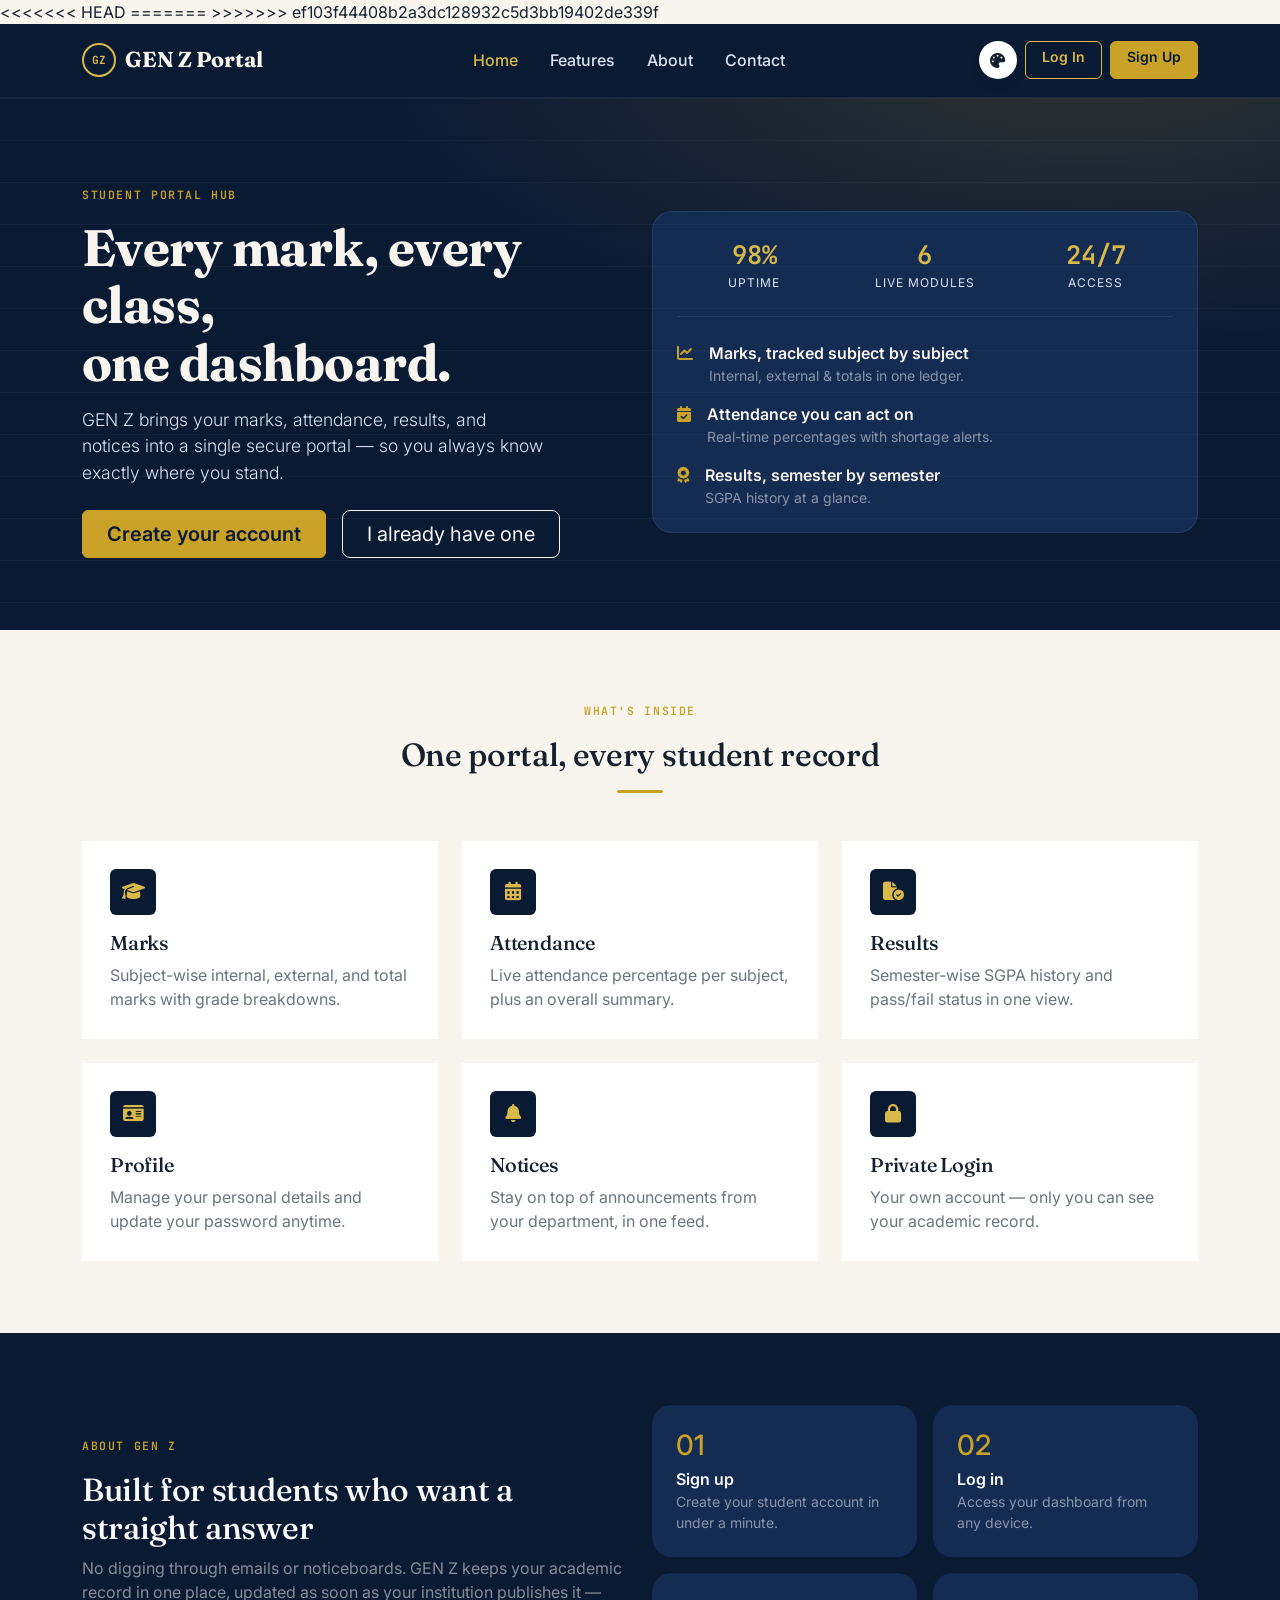
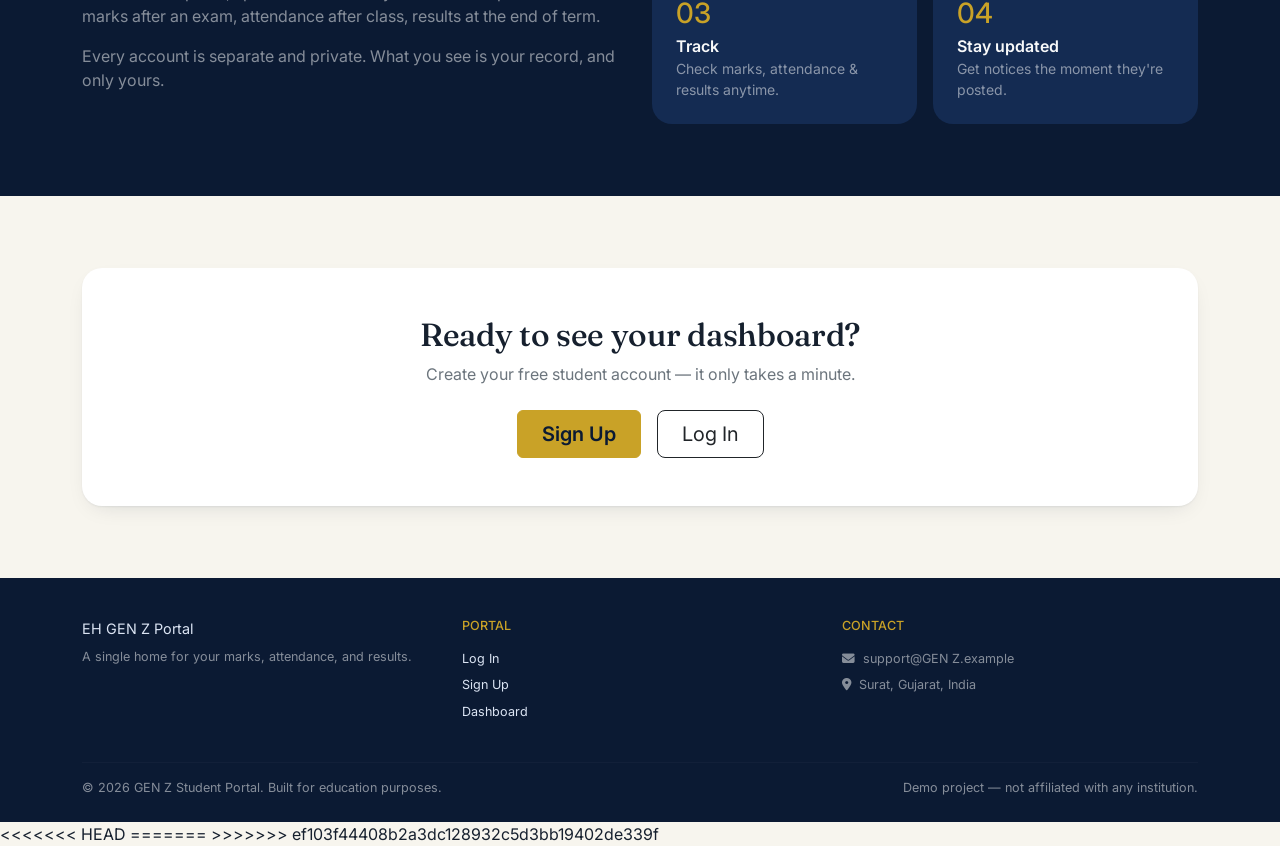
==== commit 23a38893: "Merge remote repository with student portal" ====
--- a/index.html
+++ b/index.html
@@ -3,7 +3,10 @@
 <head>
 <meta charset="UTF-8">
 <meta name="viewport" content="width=device-width, initial-scale=1.0">
+<<<<<<< HEAD
 <script>(function(){try{var t=localStorage.getItem("portalTheme");if(t&&t!=="classic")document.documentElement.setAttribute("data-theme",t);}catch(e){}})();</script>
+=======
+>>>>>>> ef103f44408b2a3dc128932c5d3bb19402de339f
 <title>GEN Z — Student Portal</title>
 <link rel="preconnect" href="https://fonts.googleapis.com">
 <link href="https://cdn.jsdelivr.net/npm/bootstrap@5.3.3/dist/css/bootstrap.min.css" rel="stylesheet">
@@ -241,6 +244,9 @@
 </footer>
 
 <script src="https://cdn.jsdelivr.net/npm/bootstrap@5.3.3/dist/js/bootstrap.bundle.min.js"></script>
+<<<<<<< HEAD
 <script src="js/theme.js"></script>
+=======
+>>>>>>> ef103f44408b2a3dc128932c5d3bb19402de339f
 </body>
 </html>
--- a/css/style.css
+++ b/css/style.css
@@ -18,7 +18,10 @@
   --ink-900: #16202e;
   --ink-600: #4a5568;
   --ink-400: #8391a3;
+<<<<<<< HEAD
   --ink-rgb: 11, 26, 51;
+=======
+>>>>>>> ef103f44408b2a3dc128932c5d3bb19402de339f
 
   --success: #2f7d5b;
   --danger: #b5442e;
@@ -203,7 +206,11 @@
   content: "";
   position: absolute;
   inset: 6px;
+<<<<<<< HEAD
   border: 2px dashed rgba(var(--ink-rgb),0.35);
+=======
+  border: 2px dashed rgba(11,26,51,0.35);
+>>>>>>> ef103f44408b2a3dc128932c5d3bb19402de339f
   border-radius: 50%;
 }
 .seal-badge .seal-value {
@@ -226,7 +233,11 @@
 
 .feature-card {
   background: var(--paper-raised);
+<<<<<<< HEAD
   border: 1px solid rgba(var(--ink-rgb),0.08);
+=======
+  border: 1px solid rgba(11,26,51,0.08);
+>>>>>>> ef103f44408b2a3dc128932c5d3bb19402de339f
   border-radius: var(--radius-md);
   padding: 1.75rem;
   height: 100%;
@@ -291,7 +302,11 @@
 
 .auth-card .form-control {
   border-radius: var(--radius-sm);
+<<<<<<< HEAD
   border: 1px solid rgba(var(--ink-rgb),0.16);
+=======
+  border: 1px solid rgba(11,26,51,0.16);
+>>>>>>> ef103f44408b2a3dc128932c5d3bb19402de339f
   padding: 0.65rem 0.85rem;
 }
 .auth-card .form-control:focus {
@@ -366,7 +381,11 @@
 
 .topbar {
   background: var(--paper-raised);
+<<<<<<< HEAD
   border-bottom: 1px solid rgba(var(--ink-rgb),0.08);
+=======
+  border-bottom: 1px solid rgba(11,26,51,0.08);
+>>>>>>> ef103f44408b2a3dc128932c5d3bb19402de339f
   padding: 0.9rem 1.5rem;
   display: flex;
   align-items: center;
@@ -403,7 +422,11 @@
   .sidebar-backdrop {
     display: none;
     position: fixed; inset: 0;
+<<<<<<< HEAD
     background: rgba(0,0,0,0.45);
+=======
+    background: rgba(11,26,51,0.45);
+>>>>>>> ef103f44408b2a3dc128932c5d3bb19402de339f
     z-index: 1040;
   }
   .sidebar-backdrop.show { display: block; }
@@ -414,7 +437,11 @@
    ========================================================================= */
 .kpi-card {
   background: var(--paper-raised);
+<<<<<<< HEAD
   border: 1px solid rgba(var(--ink-rgb),0.08);
+=======
+  border: 1px solid rgba(11,26,51,0.08);
+>>>>>>> ef103f44408b2a3dc128932c5d3bb19402de339f
   border-radius: var(--radius-md);
   padding: 1.25rem 1.4rem;
   box-shadow: var(--shadow-card);
@@ -438,13 +465,21 @@
 
 .panel {
   background: var(--paper-raised);
+<<<<<<< HEAD
   border: 1px solid rgba(var(--ink-rgb),0.08);
+=======
+  border: 1px solid rgba(11,26,51,0.08);
+>>>>>>> ef103f44408b2a3dc128932c5d3bb19402de339f
   border-radius: var(--radius-md);
   box-shadow: var(--shadow-card);
 }
 .panel-header {
   padding: 1.1rem 1.4rem;
+<<<<<<< HEAD
   border-bottom: 1px solid rgba(var(--ink-rgb),0.08);
+=======
+  border-bottom: 1px solid rgba(11,26,51,0.08);
+>>>>>>> ef103f44408b2a3dc128932c5d3bb19402de339f
   display: flex;
   align-items: center;
   justify-content: space-between;
@@ -471,7 +506,11 @@
 }
 table.ledger tbody td {
   padding: 0.7rem 0.75rem;
+<<<<<<< HEAD
   border-bottom: 1px solid rgba(var(--ink-rgb),0.08);
+=======
+  border-bottom: 1px solid rgba(11,26,51,0.08);
+>>>>>>> ef103f44408b2a3dc128932c5d3bb19402de339f
   font-size: 0.92rem;
 }
 table.ledger tbody tr:hover { background: rgba(201,162,39,0.06); }
@@ -484,9 +523,15 @@
   font-size: 0.78rem;
   font-weight: 600;
 }
+<<<<<<< HEAD
 .grade-a { background: color-mix(in srgb, var(--success) 20%, var(--paper-raised)); color: var(--success); }
 .grade-b { background: color-mix(in srgb, var(--warning) 22%, var(--paper-raised)); color: var(--warning); }
 .grade-c { background: color-mix(in srgb, var(--danger) 20%, var(--paper-raised)); color: var(--danger); }
+=======
+.grade-a { background: #e4f3ea; color: var(--success); }
+.grade-b { background: #fdf3d9; color: var(--warning); }
+.grade-c { background: #fbe7e2; color: var(--danger); }
+>>>>>>> ef103f44408b2a3dc128932c5d3bb19402de339f
 
 /* =========================================================================
    ATTENDANCE — progress + donut
@@ -494,7 +539,11 @@
 .attend-row .progress {
   height: 8px;
   border-radius: 999px;
+<<<<<<< HEAD
   background: rgba(var(--ink-rgb),0.08);
+=======
+  background: rgba(11,26,51,0.08);
+>>>>>>> ef103f44408b2a3dc128932c5d3bb19402de339f
 }
 .attend-row .progress-bar { background: var(--gold-500); }
 .attend-row .progress-bar.low { background: var(--danger); }
@@ -505,7 +554,11 @@
   width: 168px;
   height: 168px;
   border-radius: 50%;
+<<<<<<< HEAD
   background: conic-gradient(var(--gold-500) calc(var(--pct) * 1%), rgba(var(--ink-rgb),0.08) 0);
+=======
+  background: conic-gradient(var(--gold-500) calc(var(--pct) * 1%), rgba(11,26,51,0.08) 0);
+>>>>>>> ef103f44408b2a3dc128932c5d3bb19402de339f
   display: grid;
   place-items: center;
   margin: 0 auto;
@@ -538,7 +591,11 @@
   display: flex;
   gap: 0.85rem;
   padding: 0.85rem 0;
+<<<<<<< HEAD
   border-bottom: 1px solid rgba(var(--ink-rgb),0.08);
+=======
+  border-bottom: 1px solid rgba(11,26,51,0.08);
+>>>>>>> ef103f44408b2a3dc128932c5d3bb19402de339f
 }
 .notice-item:last-child { border-bottom: none; }
 .notice-dot {
@@ -583,7 +640,11 @@
   border-radius: var(--radius-sm);
   padding: 0.75rem 1rem;
   font-size: 0.8rem;
+<<<<<<< HEAD
   color: var(--ink-900);
+=======
+  color: #6b5410;
+>>>>>>> ef103f44408b2a3dc128932c5d3bb19402de339f
 }
 
 /* =========================================================================
@@ -606,7 +667,11 @@
 
 .filter-bar {
   background: var(--paper-raised);
+<<<<<<< HEAD
   border: 1px solid rgba(var(--ink-rgb),0.08);
+=======
+  border: 1px solid rgba(11,26,51,0.08);
+>>>>>>> ef103f44408b2a3dc128932c5d3bb19402de339f
   border-radius: var(--radius-md);
   padding: 1rem 1.25rem;
 }
@@ -616,7 +681,11 @@
   border-radius: var(--radius-sm);
   display: inline-grid;
   place-items: center;
+<<<<<<< HEAD
   border: 1px solid rgba(var(--ink-rgb),0.12);
+=======
+  border: 1px solid rgba(11,26,51,0.12);
+>>>>>>> ef103f44408b2a3dc128932c5d3bb19402de339f
   background: var(--paper-raised);
   color: var(--ink-600);
   transition: all .15s ease;
@@ -666,7 +735,11 @@
 .stat-bar-row .bar-track {
   height: 8px;
   border-radius: 999px;
+<<<<<<< HEAD
   background: rgba(var(--ink-rgb),0.08);
+=======
+  background: rgba(11,26,51,0.08);
+>>>>>>> ef103f44408b2a3dc128932c5d3bb19402de339f
   overflow: hidden;
 }
 .stat-bar-row .bar-fill { height: 100%; background: var(--gold-500); }
@@ -676,13 +749,18 @@
   border: none;
 }
 .modal-header {
+<<<<<<< HEAD
   border-bottom: 1px solid rgba(var(--ink-rgb),0.08);
+=======
+  border-bottom: 1px solid rgba(11,26,51,0.08);
+>>>>>>> ef103f44408b2a3dc128932c5d3bb19402de339f
   font-family: 'Fraunces', serif;
 }
 
 @media (prefers-reduced-motion: reduce) {
   * { animation: none !important; transition: none !important; }
 }
+<<<<<<< HEAD
 
 /* =========================================================================
    COLOR THEMES
@@ -860,3 +938,5 @@
   right: 1rem;
   z-index: 1200;
 }
+=======
+>>>>>>> ef103f44408b2a3dc128932c5d3bb19402de339f
